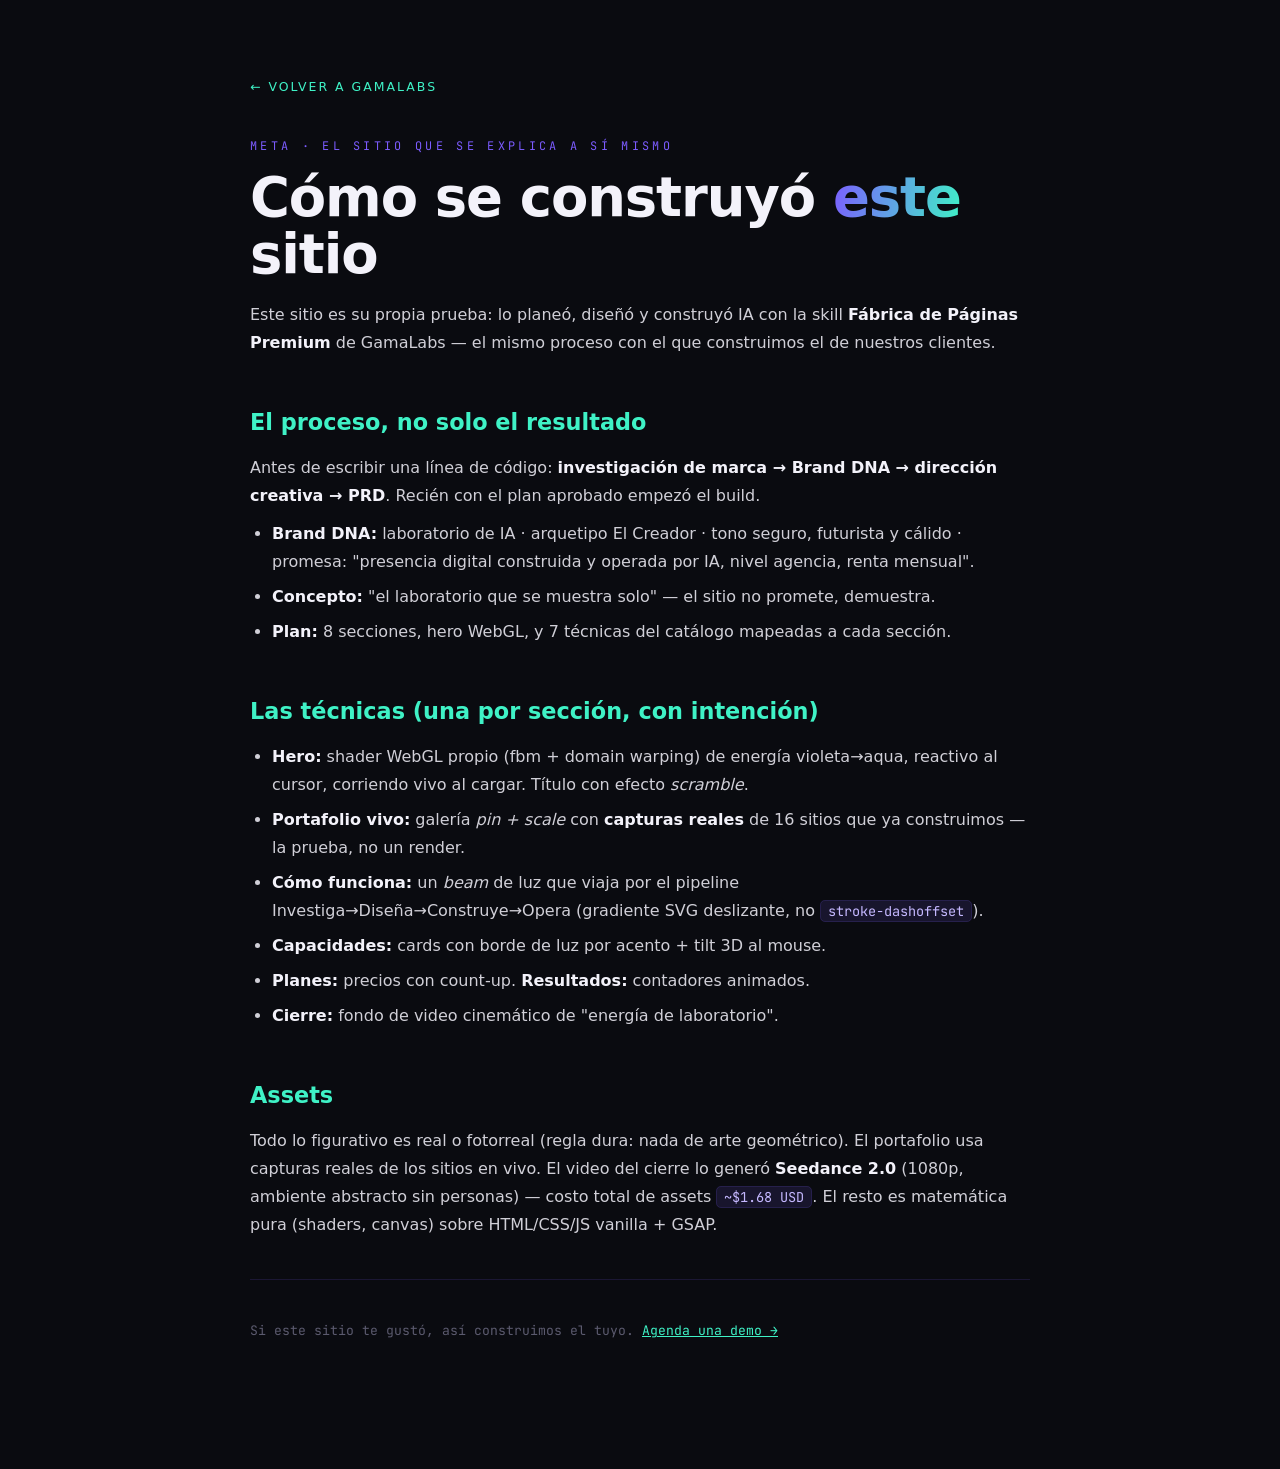
==== guide/index.html @ ae776220 "GamaLabs — sitio insignia: presencia digital construida y operada por IA 8 secciones nivel agencia: " ====
<!DOCTYPE html>
<html lang="es-MX">
<head>
<meta charset="UTF-8">
<meta name="viewport" content="width=device-width, initial-scale=1.0">
<title>Cómo se construyó · GamaLabs</title>
<link rel="icon" href="data:image/svg+xml,<svg xmlns='http://www.w3.org/2000/svg' viewBox='0 0 100 100'><rect width='100' height='100' rx='24' fill='%230a0b10'/><circle cx='50' cy='50' r='26' fill='none' stroke='%237c5cff' stroke-width='6'/><circle cx='50' cy='50' r='8' fill='%233ff2c6'/></svg>">
<link href="https://api.fontshare.com/v2/css?f[]=general-sans@400,500,600,700&display=swap" rel="stylesheet">
<link href="https://fonts.googleapis.com/css2?family=JetBrains+Mono:wght@400;500&display=swap" rel="stylesheet">
<style>
:root{--bg:#0a0b10;--panel:#13141d;--ink:#f3f2fa;--muted:#9a99ad;--faint:#5b5a6e;
  --violet:#7c5cff;--aqua:#3ff2c6;--line:rgba(124,92,255,.15)}
*{margin:0;padding:0;box-sizing:border-box}
body{background:var(--bg);color:var(--ink);font-family:"General Sans",system-ui,sans-serif;
  line-height:1.75;padding:8vh clamp(20px,8vw,120px) 14vh;-webkit-font-smoothing:antialiased}
main{max-width:780px;margin:0 auto}
.mono{font-family:"JetBrains Mono",monospace}
.grad{background:linear-gradient(100deg,var(--violet),var(--aqua));-webkit-background-clip:text;background-clip:text;color:transparent}
.back{display:inline-block;margin-bottom:38px;color:var(--aqua);font-size:.78rem;letter-spacing:.16em;text-transform:uppercase;text-decoration:none}
h1{font-size:clamp(2.2rem,6vw,3.4rem);font-weight:600;letter-spacing:-.02em;line-height:1.05}
.sub{color:var(--violet);font-size:.74rem;letter-spacing:.28em;text-transform:uppercase;margin-bottom:12px}
h2{font-size:1.4rem;font-weight:600;margin:46px 0 12px;color:var(--aqua)}
p,li{color:rgba(243,242,250,.85);font-size:1rem}
ul{padding-left:22px;margin:10px 0}li{margin:7px 0}
code{background:rgba(124,92,255,.12);border:1px solid var(--line);border-radius:5px;padding:1px 7px;font-size:.85em;color:#c5b8ff;font-family:"JetBrains Mono",monospace}
strong{color:var(--ink)}
a{color:var(--aqua)}
.rule{height:1px;background:var(--line);margin:40px 0}
</style>
</head>
<body>
<main>
  <a class="back" href="../">← Volver a GamaLabs</a>
  <p class="sub mono">Meta · el sitio que se explica a sí mismo</p>
  <h1>Cómo se construyó <span class="grad">este</span> sitio</h1>
  <p style="margin-top:18px">Este sitio es su propia prueba: lo planeó, diseñó y construyó IA con la skill <strong>Fábrica de Páginas Premium</strong> de GamaLabs — el mismo proceso con el que construimos el de nuestros clientes.</p>

  <h2>El proceso, no solo el resultado</h2>
  <p>Antes de escribir una línea de código: <strong>investigación de marca → Brand DNA → dirección creativa → PRD</strong>. Recién con el plan aprobado empezó el build.</p>
  <ul>
    <li><strong>Brand DNA:</strong> laboratorio de IA · arquetipo El Creador · tono seguro, futurista y cálido · promesa: "presencia digital construida y operada por IA, nivel agencia, renta mensual".</li>
    <li><strong>Concepto:</strong> "el laboratorio que se muestra solo" — el sitio no promete, demuestra.</li>
    <li><strong>Plan:</strong> 8 secciones, hero WebGL, y 7 técnicas del catálogo mapeadas a cada sección.</li>
  </ul>

  <h2>Las técnicas (una por sección, con intención)</h2>
  <ul>
    <li><strong>Hero:</strong> shader WebGL propio (fbm + domain warping) de energía violeta→aqua, reactivo al cursor, corriendo vivo al cargar. Título con efecto <em>scramble</em>.</li>
    <li><strong>Portafolio vivo:</strong> galería <em>pin + scale</em> con <strong>capturas reales</strong> de 16 sitios que ya construimos — la prueba, no un render.</li>
    <li><strong>Cómo funciona:</strong> un <em>beam</em> de luz que viaja por el pipeline Investiga→Diseña→Construye→Opera (gradiente SVG deslizante, no <code>stroke-dashoffset</code>).</li>
    <li><strong>Capacidades:</strong> cards con borde de luz por acento + tilt 3D al mouse.</li>
    <li><strong>Planes:</strong> precios con count-up. <strong>Resultados:</strong> contadores animados.</li>
    <li><strong>Cierre:</strong> fondo de video cinemático de "energía de laboratorio".</li>
  </ul>

  <h2>Assets</h2>
  <p>Todo lo figurativo es real o fotorreal (regla dura: nada de arte geométrico). El portafolio usa capturas reales de los sitios en vivo. El video del cierre lo generó <strong>Seedance 2.0</strong> (1080p, ambiente abstracto sin personas) — costo total de assets <code>~$1.68 USD</code>. El resto es matemática pura (shaders, canvas) sobre HTML/CSS/JS vanilla + GSAP.</p>

  <div class="rule"></div>
  <p class="mono" style="color:var(--faint);font-size:.82rem">Si este sitio te gustó, así construimos el tuyo. <a href="../#contacto">Agenda una demo →</a></p>
</main>
</body>
</html>
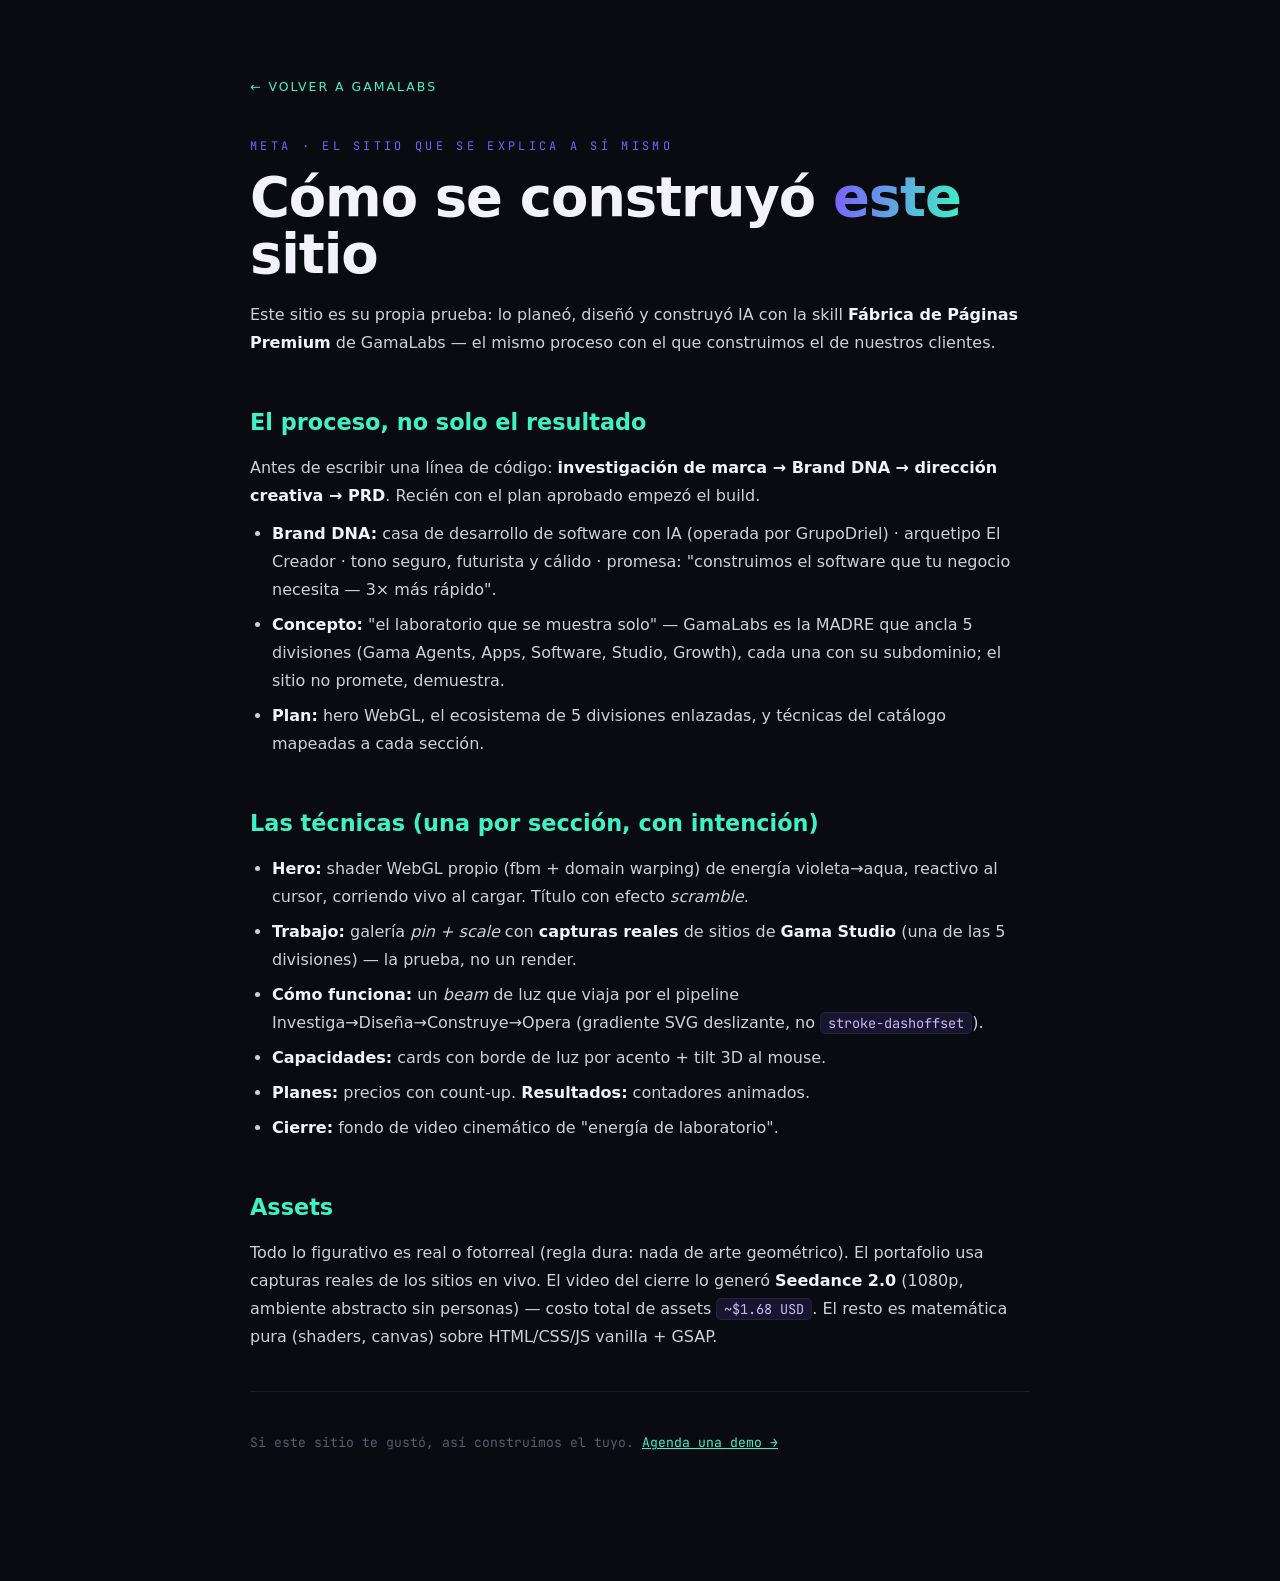
==== commit b61a6c54: "Reencuadre correcto: GamaLabs = casa MADRE de software con IA (no agencia de sitios) Tras investigar" ====
--- a/guide/index.html
+++ b/guide/index.html
@@ -38,15 +38,15 @@
   <h2>El proceso, no solo el resultado</h2>
   <p>Antes de escribir una línea de código: <strong>investigación de marca → Brand DNA → dirección creativa → PRD</strong>. Recién con el plan aprobado empezó el build.</p>
   <ul>
-    <li><strong>Brand DNA:</strong> laboratorio de IA · arquetipo El Creador · tono seguro, futurista y cálido · promesa: "presencia digital construida y operada por IA, nivel agencia, renta mensual".</li>
-    <li><strong>Concepto:</strong> "el laboratorio que se muestra solo" — el sitio no promete, demuestra.</li>
-    <li><strong>Plan:</strong> 8 secciones, hero WebGL, y 7 técnicas del catálogo mapeadas a cada sección.</li>
+    <li><strong>Brand DNA:</strong> casa de desarrollo de software con IA (operada por GrupoDriel) · arquetipo El Creador · tono seguro, futurista y cálido · promesa: "construimos el software que tu negocio necesita — 3× más rápido".</li>
+    <li><strong>Concepto:</strong> "el laboratorio que se muestra solo" — GamaLabs es la MADRE que ancla 5 divisiones (Gama Agents, Apps, Software, Studio, Growth), cada una con su subdominio; el sitio no promete, demuestra.</li>
+    <li><strong>Plan:</strong> hero WebGL, el ecosistema de 5 divisiones enlazadas, y técnicas del catálogo mapeadas a cada sección.</li>
   </ul>
 
   <h2>Las técnicas (una por sección, con intención)</h2>
   <ul>
     <li><strong>Hero:</strong> shader WebGL propio (fbm + domain warping) de energía violeta→aqua, reactivo al cursor, corriendo vivo al cargar. Título con efecto <em>scramble</em>.</li>
-    <li><strong>Portafolio vivo:</strong> galería <em>pin + scale</em> con <strong>capturas reales</strong> de 16 sitios que ya construimos — la prueba, no un render.</li>
+    <li><strong>Trabajo:</strong> galería <em>pin + scale</em> con <strong>capturas reales</strong> de sitios de <strong>Gama Studio</strong> (una de las 5 divisiones) — la prueba, no un render.</li>
     <li><strong>Cómo funciona:</strong> un <em>beam</em> de luz que viaja por el pipeline Investiga→Diseña→Construye→Opera (gradiente SVG deslizante, no <code>stroke-dashoffset</code>).</li>
     <li><strong>Capacidades:</strong> cards con borde de luz por acento + tilt 3D al mouse.</li>
     <li><strong>Planes:</strong> precios con count-up. <strong>Resultados:</strong> contadores animados.</li>
